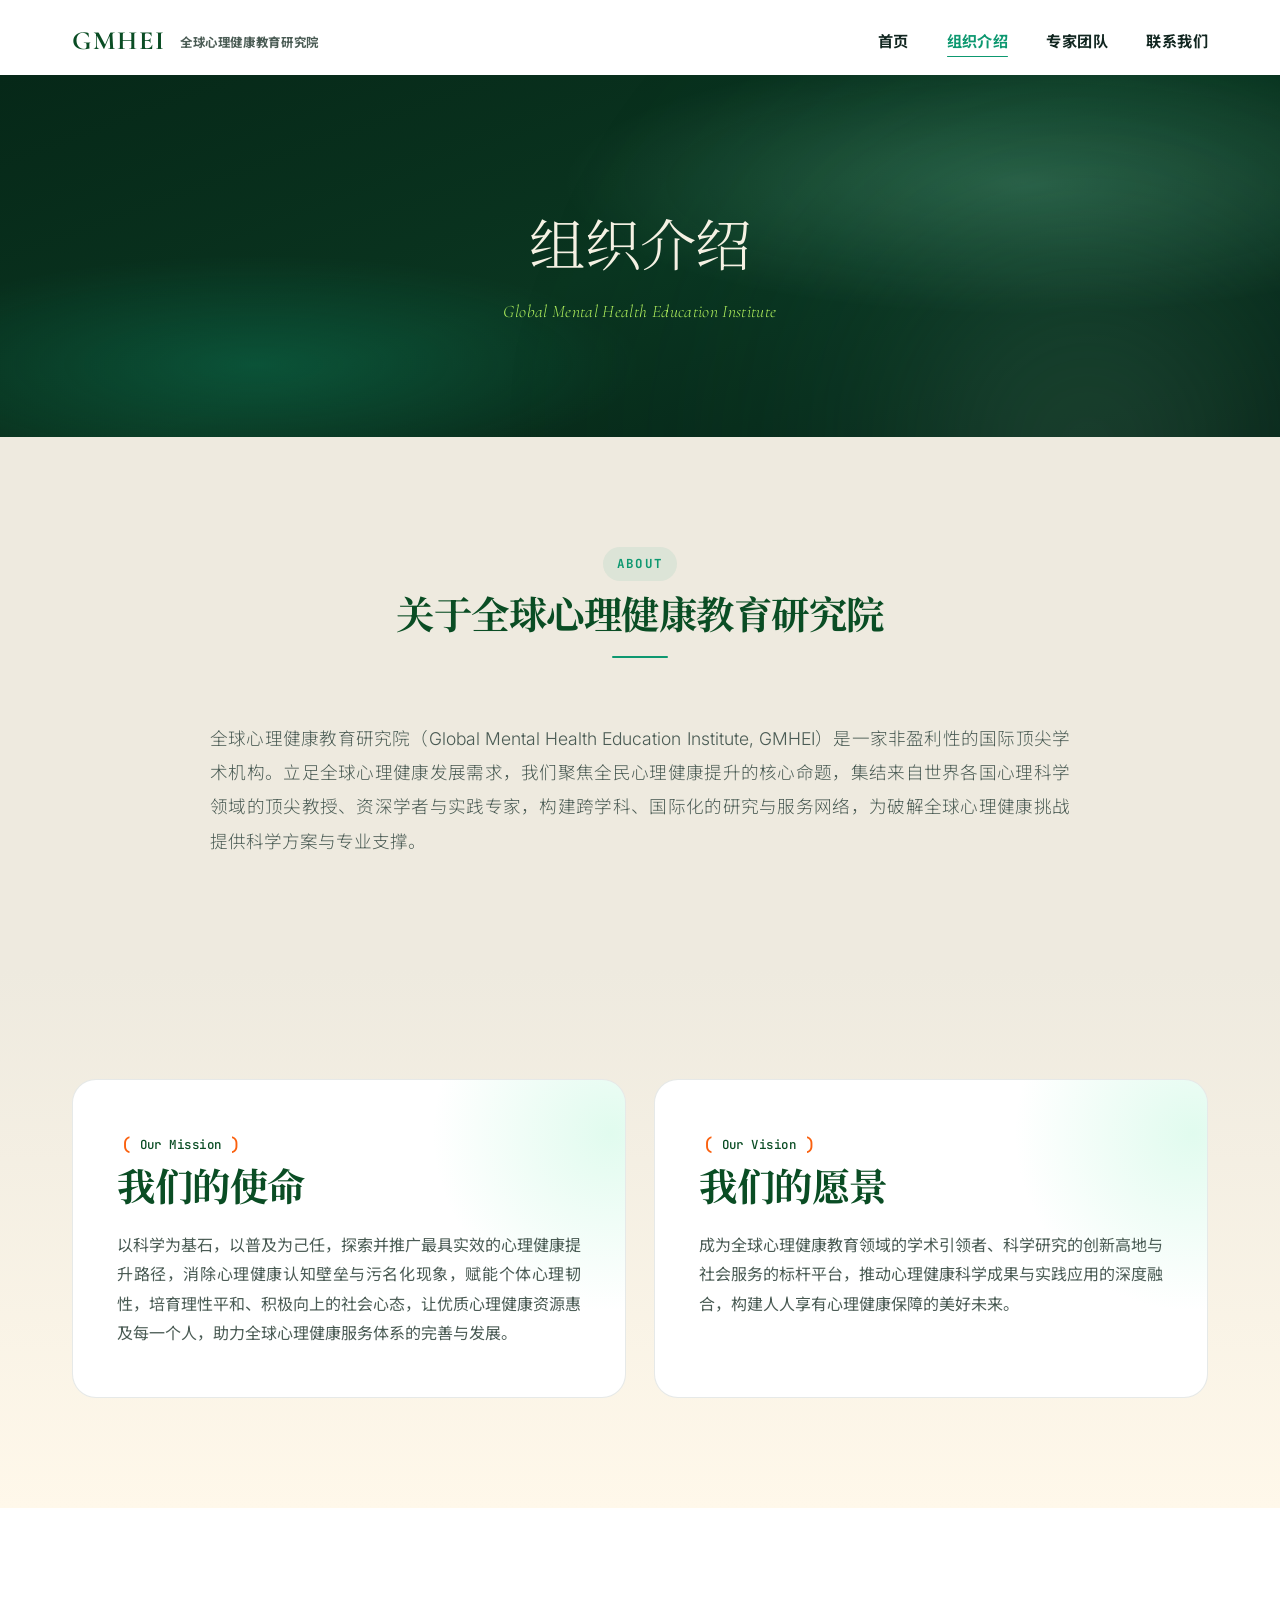
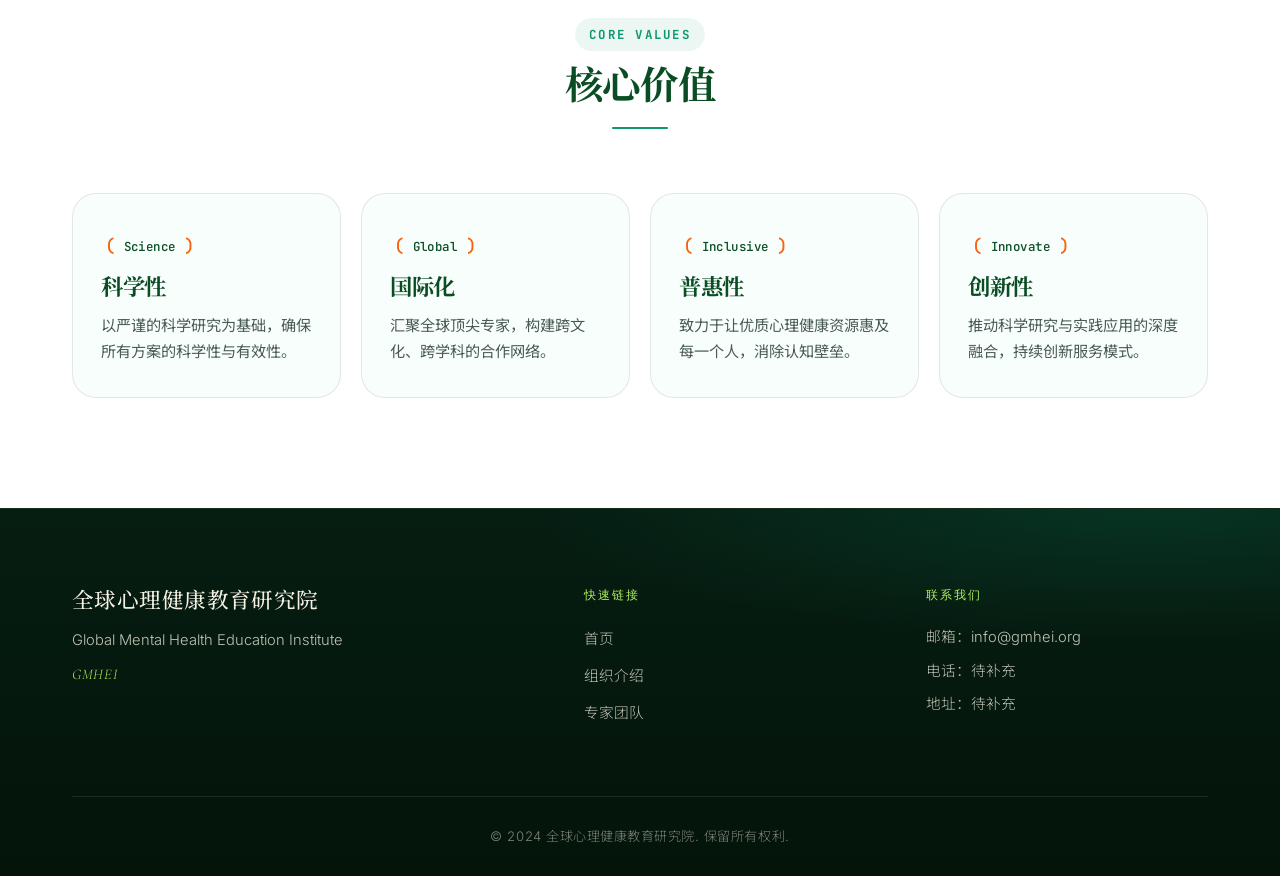
==== about.html @ 2d7efbee "Add files via upload" ====
<!DOCTYPE html>
<html lang="zh-CN">
<head>
    <meta charset="UTF-8">
    <meta name="viewport" content="width=device-width, initial-scale=1.0">
    <title>组织介绍 | 全球心理健康教育研究院</title>
    <link rel="stylesheet" href="styles.css">
</head>
<body>
    <!-- 导航栏 -->
    <nav class="navbar">
        <div class="container">
            <div class="nav-brand">
                <h1>GMHEI</h1>
                <span class="brand-subtitle">全球心理健康教育研究院</span>
            </div>
            <ul class="nav-menu">
                <li><a href="index.html">首页</a></li>
                <li><a href="about.html" class="active">组织介绍</a></li>
                <li><a href="experts.html">专家团队</a></li>
                <li><a href="index.html#contact">联系我们</a></li>
            </ul>
            <div class="nav-toggle">
                <span></span><span></span><span></span>
            </div>
        </div>
    </nav>

    <!-- 页面标题 -->
    <section class="about-hero">
        <div class="container">
            <h1>组织介绍</h1>
            <p>Global Mental Health Education Institute</p>
        </div>
    </section>

    <!-- 组织简介 -->
    <section class="content-section">
        <div class="container">
            <div class="section-header">
                <span class="section-tag">About</span>
                <h2>关于全球心理健康教育研究院</h2>
                <div class="section-divider"></div>
            </div>
            <div class="intro-content">
                <p>
                    全球心理健康教育研究院（Global Mental Health Education Institute, GMHEI）是一家非盈利性的国际顶尖学术机构。立足全球心理健康发展需求，我们聚焦全民心理健康提升的核心命题，集结来自世界各国心理科学领域的顶尖教授、资深学者与实践专家，构建跨学科、国际化的研究与服务网络，为破解全球心理健康挑战提供科学方案与专业支撑。
                </p>
            </div>
        </div>
    </section>

    <!-- 使命与愿景 -->
    <section class="mission-vision">
        <div class="container">
            <div class="mv-grid">
                <div class="mv-card">
                    <span class="bracket-label">Our Mission</span>
                    <h2>我们的使命</h2>
                    <p>
                        以科学为基石，以普及为己任，探索并推广最具实效的心理健康提升路径，消除心理健康认知壁垒与污名化现象，赋能个体心理韧性，培育理性平和、积极向上的社会心态，让优质心理健康资源惠及每一个人，助力全球心理健康服务体系的完善与发展。
                    </p>
                </div>
                <div class="mv-card">
                    <span class="bracket-label">Our Vision</span>
                    <h2>我们的愿景</h2>
                    <p>
                        成为全球心理健康教育领域的学术引领者、科学研究的创新高地与社会服务的标杆平台，推动心理健康科学成果与实践应用的深度融合，构建人人享有心理健康保障的美好未来。
                    </p>
                </div>
            </div>
        </div>
    </section>

    <!-- 核心价值 -->
    <section class="values-section">
        <div class="container">
            <div class="section-header">
                <span class="section-tag">Core Values</span>
                <h2>核心价值</h2>
                <div class="section-divider"></div>
            </div>
            <div class="values-grid">
                <div class="value-card">
                    <span class="bracket-label">Science</span>
                    <h4>科学性</h4>
                    <p>以严谨的科学研究为基础，确保所有方案的科学性与有效性。</p>
                </div>
                <div class="value-card">
                    <span class="bracket-label">Global</span>
                    <h4>国际化</h4>
                    <p>汇聚全球顶尖专家，构建跨文化、跨学科的合作网络。</p>
                </div>
                <div class="value-card">
                    <span class="bracket-label">Inclusive</span>
                    <h4>普惠性</h4>
                    <p>致力于让优质心理健康资源惠及每一个人，消除认知壁垒。</p>
                </div>
                <div class="value-card">
                    <span class="bracket-label">Innovate</span>
                    <h4>创新性</h4>
                    <p>推动科学研究与实践应用的深度融合，持续创新服务模式。</p>
                </div>
            </div>
        </div>
    </section>

    <!-- 页脚 -->
    <footer class="footer" id="contact">
        <div class="container">
            <div class="footer-content">
                <div class="footer-section">
                    <h3>全球心理健康教育研究院</h3>
                    <p>Global Mental Health Education Institute</p>
                    <p class="footer-subtitle">GMHEI</p>
                </div>
                <div class="footer-section">
                    <h4>快速链接</h4>
                    <ul>
                        <li><a href="index.html">首页</a></li>
                        <li><a href="about.html">组织介绍</a></li>
                        <li><a href="experts.html">专家团队</a></li>
                    </ul>
                </div>
                <div class="footer-section">
                    <h4>联系我们</h4>
                    <p>邮箱：info@gmhei.org</p>
                    <p>电话：待补充</p>
                    <p>地址：待补充</p>
                </div>
            </div>
            <div class="footer-bottom">
                <p>&copy; 2024 全球心理健康教育研究院. 保留所有权利.</p>
            </div>
        </div>
    </footer>

    <script src="script.js"></script>
</body>
</html>
---- styles.css ----
/* ==========================================================================
   GMHEI · Global Mental Health Education Institute
   Organic emerald palette · soft mesh gradients · rounded cards
   ========================================================================== */

@import url('https://fonts.googleapis.com/css2?family=Cormorant+Garamond:wght@300;400;500;600;700&family=Inter:wght@200;300;400;500;600;700&family=JetBrains+Mono:wght@400;500&family=Noto+Serif+SC:wght@300;400;500;600;700&family=Noto+Sans+SC:wght@200;300;400;500;600;700&display=swap');

/* ---------- Design tokens ---------- */
:root {
    /* Greens — pulled from the saved palette
       deep forest → emerald → mint → bright lime */
    --green-deep:        #0a4d24;   /* dark forest */
    --green-forest:      #0d6638;
    --green-emerald:     #0d9870;   /* signature teal-emerald */
    --green-emerald-2:   #14b388;
    --green-mint:        #b1f15d;   /* soft mint */
    --green-mint-soft:   #c8f7dd;
    --green-lime:        #6aee3b;   /* bright lime */
    --green-lime-soft:   #a5e389;

    /* Warm neutrals */
    --cream:             #fcf9f5;
    --cream-light:       #faf6ed;
    --cream-warm:        #f0e8d8;
    --cream-pink:        #f5ede5;
    --white:             #ffffff;

    /* Text */
    --text:              #112620;
    --text-muted:        #4a5b54;
    --text-light:        #748079;
    --text-on-dark:      #f5f1e3;
    --text-on-dark-muted: rgba(245, 241, 227, 0.78);

    /* Accents (bracket label color from reference) */
    --bracket:           #fa600e;     /* warm coral, only for bracket marks */

    /* Borders */
    --border:            rgba(17, 38, 32, 0.10);
    --border-strong:     rgba(17, 38, 32, 0.16);
    --border-on-dark:    rgba(245, 241, 227, 0.18);

    /* Backgrounds */
    --bg-page:           #eeeadf;
    --bg-soft:           #fff8ea;
    --bg-card:           #ffffff;

    /* Type */
    --font-serif:        'Cormorant Garamond', 'Noto Serif SC', 'Songti SC', 'STSong', Georgia, serif;
    --font-sans:         'Inter', 'Noto Sans SC', -apple-system, BlinkMacSystemFont, 'Helvetica Neue', sans-serif;
    --font-mono:         'JetBrains Mono', ui-monospace, SFMono-Regular, Menlo, monospace;

    /* Layout */
    --container-width:   1200px;
    --radius-sm:         8px;
    --radius-md:         16px;
    --radius-lg:         24px;
    --radius-xl:         32px;
    --radius-pill:       999px;

    /* Motion */
    --ease:              cubic-bezier(0.4, 0, 0.2, 1);
    --ease-out:          cubic-bezier(0.22, 1, 0.36, 1);
}

/* ---------- Reset ---------- */
*, *::before, *::after { box-sizing: border-box; margin: 0; padding: 0; }
html { scroll-behavior: smooth; -webkit-text-size-adjust: 100%; }

body {
    font-family: var(--font-sans);
    font-size: 16px;
    font-weight: 700;
    line-height: 1.7;
    color: var(--text);
    background-color: var(--bg-page);
    -webkit-font-smoothing: antialiased;
    -moz-osx-font-smoothing: grayscale;
    overflow-x: hidden;
}

img { max-width: 100%; height: auto; display: block; }
a { color: var(--green-forest); text-decoration: none; transition: color 0.2s var(--ease); }
a:hover { color: var(--green-emerald); }
ul { list-style: none; }

.container {
    max-width: var(--container-width);
    margin: 0 auto;
    padding: 0 32px;
}
.text-center { text-align: center; }

/* ---------- Typography ---------- */
h1, h2, h3, h4, h5, h6 {
    font-family: var(--font-serif);
    font-weight: 700;
    line-height: 1.18;
    letter-spacing: -0.012em;
    color: var(--green-deep);
}

h1 { font-size: clamp(2.4rem, 4.4vw, 3.6rem); font-weight: 700; }
h2 { font-size: clamp(1.9rem, 3vw, 2.6rem); }
h3 { font-size: 1.5rem; }
h4 { font-size: 1.2rem; }
h5 { font-size: 1.05rem; }

p { margin-bottom: 1em; }
p:last-child { margin-bottom: 0; }

/* ==========================================================================
   Navigation
   ========================================================================== */
.navbar {
    background: rgba(255, 255, 255, 0.999);
    height: 75px;
    position: sticky;
    top: 0;
    z-index: 100;
    backdrop-filter: saturate(180%) blur(14px);
    -webkit-backdrop-filter: saturate(180%) blur(14px);
}

.navbar.is-on-hero {
    background: transparent;
    border-bottom: none;
    backdrop-filter: none;
    position: absolute;
    left: 0; right: 0; top: 0;
}

.navbar.is-on-hero .nav-brand h1,
.navbar.is-on-hero .brand-subtitle,
.navbar.is-on-hero .nav-menu a { color: var(--text-on-dark); }
.navbar.is-on-hero .nav-menu a.active { color: var(--green-mint); }
.navbar.is-on-hero .nav-menu a::after { background: var(--green-mint); }
.navbar.is-on-hero .nav-toggle span { background: var(--text-on-dark); }

.navbar .container {
    display: flex;
    align-items: center;
    justify-content: space-between;
    min-height: 84px;
    padding-top: 14px;
    padding-bottom: 14px;
}

.nav-brand {
    display: flex;
    align-items: center;
    gap: 14px;
    line-height: 1.2;
}
.brand-logo-link {
    display: inline-flex;
    align-items: center;
}
.brand-logo {
    width: 56px;
    height: auto;
    object-fit: contain;
    display: block;
    border-radius: 8px;
}
.brand-copy {
    display: flex;
    flex-direction: column;
}
.nav-brand h1 {
    font-family: var(--font-serif);
    font-size: 1.65rem;
    font-weight: 700;
    letter-spacing: 0.06em;
    color: var(--green-deep);
    margin: 0;
}
.brand-subtitle {
    font-size: 0.78rem;
    color: var(--text-muted);
    font-weight: 700;
    letter-spacing: 0.05em;
    margin-top: 2px;
}

.nav-menu { display: flex; gap: 38px; }
.nav-menu a {
    position: relative;
    font-size: 0.95rem;
    font-weight: 700;
    color: var(--text);
    letter-spacing: 0.03em;
    padding: 6px 0;
}
.nav-menu a::after {
    content: '';
    position: absolute;
    left: 0; bottom: 0;
    width: 100%;
    height: 1.5px;
    background: var(--green-emerald);
    border-radius: 2px;
    transform: scaleX(0);
    transform-origin: left;
    transition: transform 0.28s var(--ease-out);
}
.nav-menu a:hover::after,
.nav-menu a.active::after { transform: scaleX(1); }
.nav-menu a.active { color: var(--green-emerald); }

.nav-toggle {
    display: none;
    flex-direction: column;
    gap: 5px;
    cursor: pointer;
    padding: 6px;
}
.nav-toggle span {
    width: 24px;
    height: 1.5px;
    background: var(--green-deep);
    transition: all 0.3s var(--ease);
}

/* ==========================================================================
   HERO — soft organic mesh gradient
   ========================================================================== */
.hero {
    position: relative;
    min-height: 50vh;
    display: flex;
    align-items: center;
    overflow: hidden;
    color: var(--text-on-dark);
    /* deep forest base */
    background:
        radial-gradient(100% 90% at 110% 110%, #f1fae7 0%, #ccf7ca 11%,transparent 55%),
        linear-gradient(170deg, #41927097 0%, #021e03 15%, #012614 100%);
}

/* Multiple soft glowing blobs — pure CSS, no rigid edges */
.hero-mesh {
    position: absolute;
    inset: 0;
    pointer-events: none;
    z-index: 1;
    overflow: hidden;
}
.hero-mesh::before,
.hero-mesh::after,
.hero-mesh > span {
    content: '';
    position: absolute;
    border-radius: 50%;
    filter: blur(90px);
    will-change: transform;
}

/* big mint glow, top right */
.hero-mesh::before {
    width: 70vw;
    height: 70vw;
    top: -18vw;
    right: -16vw;
    background: radial-gradient(circle at 40% 40%,
        rgba(255, 255, 249, 0.55) 0%,
        rgba(20, 179, 136, 0.35) 32%,
        rgba(13, 152, 112, 0.12) 60%,
        transparent 75%);
    animation: drift1 22s ease-in-out infinite alternate;
}

/* lime accent glow, lower right */
.hero-mesh::after {
    width: 55vw;
    height: 55vw;
    bottom: -22vw;
    right: 8vw;
    background: radial-gradient(circle at 50% 50%,
        rgba(109, 209, 74, 0.34) 0%,
        rgba(20, 179, 136, 0.18) 35%,
        transparent 70%);
    animation: drift2 28s ease-in-out infinite alternate;
}

/* deep emerald wash, left side */
.hero-mesh > .blob-3 {
    display: block;
    width: 50vw;
    height: 50vw;
    top: 30%;
    left: -22vw;
    background: radial-gradient(circle at 60% 40%,
        rgba(13, 152, 112, 0.40) 0%,
        rgba(13, 102, 56, 0.18) 40%,
        transparent 72%);
    animation: drift3 26s ease-in-out infinite alternate;
}

/* tiny bright spark near hero text */
.hero-mesh > .blob-4 {
    display: block;
    width: 26vw;
    height: 26vw;
    top: 18%;
    left: 18%;
    background: radial-gradient(circle at 50% 50%,
        rgba(200, 247, 221, 0.30) 0%,
        rgba(155, 242, 200, 0.12) 40%,
        transparent 72%);
    filter: blur(60px);
    animation: drift4 18s ease-in-out infinite alternate;
}

@keyframes drift1 {
    0%   { transform: translate(0, 0) scale(1); }
    100% { transform: translate(-4vw, 3vw) scale(1.06); }
}
@keyframes drift2 {
    0%   { transform: translate(0, 0) scale(1); }
    100% { transform: translate(3vw, -3vw) scale(1.08); }
}
@keyframes drift3 {
    0%   { transform: translate(0, 0) scale(1); }
    100% { transform: translate(4vw, -2vw) scale(1.05); }
}
@keyframes drift4 {
    0%   { transform: translate(0, 0) scale(1); opacity: 0.85; }
    100% { transform: translate(2vw, -2vw) scale(1.1); opacity: 1; }
}

/* organic flowing line decoration */
.hero-lines {
    position: absolute;
    inset: 0;
    z-index: 2;
    pointer-events: none;
    opacity: 0.55;
}
.hero-lines svg { width: 100%; height: 100%; display: block; }

/* subtle vignette for legibility */
.hero::after {
    content: '';
    position: absolute;
    inset: 0;
    background:
        radial-gradient(ellipse at 30% 50%, rgba(6, 24, 14, 0) 0%, rgba(6, 24, 14, 0.45) 100%);
    pointer-events: none;
    z-index: 3;
}

.hero-content {
    position: relative;
    z-index: 4;
    max-width: 680px;
    padding: 120px 32px 100px;
}

.hero-eyebrow {
    display: inline-flex;
    align-items: center;
    gap: 10px;
    font-family: var(--font-mono);
    font-size: 0.74rem;
    font-weight: 500;
    letter-spacing: 0.22em;
    text-transform: uppercase;
    color: var(--green-mint);
    margin-bottom: 28px;
    padding: 8px 18px;
    border: 1px solid rgba(155, 242, 200, 0.30);
    border-radius: var(--radius-pill);
    background: rgba(13, 152, 112, 0.10);
    backdrop-filter: blur(6px);
}
.hero-eyebrow::before {
    content: '';
    width: 6px; height: 6px;
    background: var(--green-mint);
    border-radius: 50%;
    box-shadow: 0 0 12px var(--green-mint);
}

.hero-title {
    font-family: var(--font-serif);
    font-size: clamp(2.6rem, 5.4vw, 4.6rem);
    font-weight: 300;
    color: var(--text-on-dark);
    line-height: 1.08;
    letter-spacing: -0.01em;
    margin-bottom: 26px;
}
.hero-title em {
    font-style: italic;
    background: linear-gradient(120deg, var(--green-mint) 0%, var(--green-lime-soft) 100%);
    -webkit-background-clip: text;
    background-clip: text;
    color: transparent;
}

.hero-subtitle {
    font-family: var(--font-serif);
    font-style: italic;
    font-weight: 300;
    font-size: 1.4rem;
    color: var(--green-mint);
    margin-bottom: 32px;
    letter-spacing: 0.02em;
}

.hero-description {
    font-size: 1.05rem;
    line-height: 1.85;
    font-weight: 300;
    color: var(--text-on-dark-muted);
    margin-bottom: 44px;
    max-width: 540px;
}

.hero-actions {
    display: flex;
    gap: 16px;
    flex-wrap: wrap;
    align-items: center;
}

.hero-footer {
    position: absolute;
    bottom: 32px;
    right: 36px;
    z-index: 4;
    display: flex;
    gap: 28px;
    font-family: var(--font-mono);
    font-size: 0.78rem;
    letter-spacing: 0.05em;
}
.hero-footer a { color: var(--text-on-dark-muted); transition: color 0.2s var(--ease); }
.hero-footer a:hover { color: var(--green-mint); }

/* ==========================================================================
   Buttons
   ========================================================================== */
.btn {
    display: inline-flex;
    align-items: center;
    gap: 10px;
    padding: 14px 30px;
    font-family: var(--font-sans);
    font-size: 0.88rem;
    font-weight: 500;
    letter-spacing: 0.04em;
    border: 1px solid transparent;
    border-radius: var(--radius-pill);
    cursor: pointer;
    transition: all 0.28s var(--ease-out);
    white-space: nowrap;
}

.btn-primary {
    background: var(--green-mint);
    color: var(--green-deep);
    border-color: var(--green-mint);
    box-shadow: 0 8px 28px -10px rgba(155, 242, 200, 0.5);
}
.btn-primary:hover {
    background: var(--green-mint-soft);
    border-color: var(--green-mint-soft);
    transform: translateY(-1px);
    box-shadow: 0 12px 36px -8px rgba(155, 242, 200, 0.6);
}

.btn-secondary {
    background: var(--green-deep);
    color: var(--cream-light);
    border-color: var(--green-deep);
}
.btn-secondary:hover {
    background: var(--green-forest);
    border-color: var(--green-forest);
    transform: translateY(-1px);
}

.btn-ghost {
    background: rgba(255,255,255, 0.06);
    color: var(--text-on-dark);
    border-color: rgba(245, 241, 227, 0.30);
    backdrop-filter: blur(6px);
}
.btn-ghost:hover {
    background: rgba(155, 242, 200, 0.12);
    border-color: var(--green-mint);
    color: var(--green-mint);
}

.btn-arrow::after {
    content: '→';
    display: inline-block;
    transition: transform 0.25s var(--ease);
}
.btn-arrow:hover::after { transform: translateX(4px); }

/* ==========================================================================
   Section header
   ========================================================================== */
.section-header { text-align: center; margin-bottom: 64px; }
.section-tag {
    display: inline-block;
    font-family: var(--font-mono);
    font-size: 0.78rem;
    color: var(--green-emerald);
    letter-spacing: 0.18em;
    text-transform: uppercase;
    margin-bottom: 14px;
    padding: 6px 14px;
    background: rgba(13, 152, 112, 0.08);
    border-radius: var(--radius-pill);
}
.section-header h2 { margin-bottom: 16px; }
.section-divider {
    width: 56px;
    height: 2px;
    background: var(--green-emerald);
    margin: 0 auto 18px;
    border-radius: 2px;
}
.section-subtitle {
    color: var(--text-muted);
    font-size: 1.05rem;
    max-width: 640px;
    margin: 0 auto;
    font-weight: 300;
}

/* ==========================================================================
   Intro
   ========================================================================== */
.intro-section,
.content-section {
    padding: 110px 0;
    background: var(--bg-page);
    position: relative;
}

.intro-content {
    max-width: 860px;
    margin: 0 auto;
    text-align: center;
}
.intro-content h2 { margin-bottom: 32px; text-align: center; }
.intro-text,
.intro-content p {
    font-size: 1.1rem;
    line-height: 1.95;
    font-weight: 300;
    color: var(--text-muted);
    text-align: justify;
    text-justify: inter-ideograph;
}

/* ==========================================================================
   "What we do" — bracket-label rounded card grid (reference style)
   ========================================================================== */
.feature-section {
    padding: 110px 0;
    background: var(--bg-page);
}

.feature-frame {
    background: rgba(243, 253, 248, 0.563);
    border: 1.5px dashed rgba(17, 38, 32, 0.18);
    border-radius: var(--radius-xl);
    padding: 48px;
    position: relative;
}

.feature-grid {
    display: grid;
    grid-template-columns: repeat(3, 1fr);
    gap: 20px;
    align-items: stretch;
}

/* heading takes the first cell */
.feature-heading {
    grid-column: 1;
    padding: 24px 16px 16px;
    display: flex;
    flex-direction: column;
    justify-content: space-between;
}
.feature-heading h2 {
    font-family: var(--font-serif);
    font-weight: 400;
    font-size: clamp(2rem, 2.6vw, 2.6rem);
    line-height: 1.15;
    color: var(--green-deep);
    margin: 0;
}
.feature-heading .lead {
    margin-top: 18px;
    font-size: 0.98rem;
    color: var(--text-muted);
    line-height: 1.7;
    max-width: 320px;
}

.feature-card {
    background: var(--bg-card);
    border: 1px solid var(--border);
    border-radius: var(--radius-lg);
    padding: 28px 28px 32px;
    min-height: 220px;
    display: flex;
    flex-direction: column;
    gap: 14px;
    transition: transform 0.35s var(--ease-out),
                box-shadow 0.35s var(--ease-out),
                border-color 0.35s var(--ease-out);
}
.feature-card:hover {
    transform: translateY(-4px);
    border-color: rgba(13, 152, 112, 0.30);
    box-shadow: 0 30px 60px -34px rgba(13, 77, 36, 0.35);
}

/* the iconic "[ Label ]" tag */
.bracket-label {
    align-self: flex-start;
    display: inline-flex;
    align-items: center;
    gap: 8px;
    font-family: var(--font-mono);
    font-size: 0.78rem;
    font-weight: 500;
    color: var(--green-deep);
    letter-spacing: 0.04em;
    padding: 6px 4px;
}
.bracket-label::before { content: '('; color: var(--bracket); font-size: 1.4em; line-height: 1; }
.bracket-label::after  { content: ')'; color: var(--bracket); font-size: 1.4em; line-height: 1; }

.feature-card p {
    margin-top: auto;
    font-size: 0.95rem;
    line-height: 1.65;
    color: var(--text-muted);
    font-weight: 400;
}

/* ==========================================================================
   Mission & Vision — rounded cards
   ========================================================================== */
.mission-vision {
    padding: 110px 0;
    background: linear-gradient(180deg, var(--bg-page) 0%, var(--bg-soft) 100%);
}

.mv-grid {
    display: grid;
    grid-template-columns: repeat(auto-fit, minmax(360px, 1fr));
    gap: 28px;
}

.mv-card {
    background: var(--bg-card);
    padding: 48px 44px;
    border: 1px solid var(--border);
    border-radius: var(--radius-lg);
    text-align: left;
    transition: transform 0.35s var(--ease-out), box-shadow 0.35s var(--ease-out);
    position: relative;
    overflow: hidden;
}
.mv-card::before {
    content: '';
    position: absolute;
    top: -40%; right: -30%;
    width: 360px; height: 360px;
    border-radius: 50%;
    background: radial-gradient(circle,
        rgba(155, 242, 200, 0.30) 0%,
        rgba(155, 242, 200, 0) 70%);
    pointer-events: none;
    transition: transform 0.6s var(--ease-out);
}
.mv-card:hover {
    transform: translateY(-4px);
    box-shadow: 0 24px 50px -28px rgba(13, 77, 36, 0.3);
}
.mv-card:hover::before { transform: scale(1.15) translate(-10px, 10px); }

.mv-card .bracket-label { margin-bottom: 6px; }
.mv-card h2, .mv-card h3 { margin-bottom: 18px; position: relative; z-index: 1; }
.mv-card p {
    color: var(--text-muted);
    line-height: 1.85;
    font-weight: 400;
    text-align: justify;
    position: relative; z-index: 1;
}

/* ==========================================================================
   Values — rounded card cluster
   ========================================================================== */
.values-section {
    padding: 110px 0;
    background: rgb(255, 255, 255);
}

.values-grid {
    display: grid;
    grid-template-columns: repeat(4, 1fr);
    gap: 20px;
}

.value-card {
    background: rgba(243, 253, 248, 0.563);
    padding: 36px 28px 32px;
    text-align: left;
    border: 1px solid var(--border);
    border-radius: var(--radius-lg);
    transition: all 0.32s var(--ease-out);
    position: relative;
    overflow: hidden;
    min-height: 180px;
    display: flex;
    flex-direction: column;
    gap: 12px;
}
.value-card::after {
    content: '';
    position: absolute;
    inset: 0;
    border-radius: inherit;
    border: 1.5px solid var(--green-emerald);
    opacity: 0;
    transition: opacity 0.3s var(--ease);
    pointer-events: none;
}
.value-card:hover {
    transform: translateY(-3px);
    box-shadow: 0 24px 50px -28px rgba(13, 77, 36, 0.3);
}
.value-card:hover::after { opacity: 1; }

.value-card h4 {
    font-family: var(--font-serif);
    font-size: 1.4rem;
    color: var(--green-deep);
    margin: 0;
}
.value-card p {
    color: var(--text-muted);
    font-size: 0.95rem;
    line-height: 1.7;
    font-weight: 400;
    margin: 0;
}

/* ==========================================================================
   Experts — preview cards (homepage)
   ========================================================================== */
.experts-preview {
    padding: 110px 0;
    background: linear-gradient(180deg, var(--bg-soft) 0%, var(--bg-page) 100%);
}

.experts-grid {
    display: grid;
    grid-template-columns: repeat(auto-fit, minmax(300px, 1fr));
    gap: 28px;
    margin-bottom: 56px;
}

.expert-card {
    background: var(--bg-card);
    padding: 36px 30px 32px;
    text-align: center;
    border: 1px solid var(--border);
    border-radius: var(--radius-lg);
    transition: all 0.35s var(--ease-out);
    display: flex;
    flex-direction: column;
    align-items: center;
}
.expert-card:hover {
    transform: translateY(-4px);
    box-shadow: 0 24px 50px -28px rgba(13, 77, 36, 0.32);
    border-color: rgba(13, 152, 112, 0.30);
}

.expert-avatar {
    width: 130px;
    height: 130px;
    margin: 0 auto 22px;
    border-radius: 50%;
    overflow: hidden;
    background: linear-gradient(135deg, var(--green-mint) 0%, var(--green-emerald) 100%);
    padding: 3px;
}
.expert-avatar img {
    width: 100%;
    height: 100%;
    object-fit: cover;
    border-radius: 50%;
    background: var(--bg-card);
}

.expert-card h4 {
    font-family: var(--font-serif);
    font-size: 1.28rem;
    margin-bottom: 8px;
    color: var(--green-deep);
}

.expert-title {
    font-size: 0.86rem;
    color: var(--green-emerald);
    margin-bottom: 14px;
    font-weight: 500;
    letter-spacing: 0.02em;
    line-height: 1.5;
}

.expert-bio {
    font-size: 0.92rem;
    color: var(--text-muted);
    line-height: 1.7;
    font-weight: 400;
    text-align: left;
}

/* ==========================================================================
   Inner page heros (about / experts)
   ========================================================================== */
.experts-hero,
.about-hero {
    position: relative;
    overflow: hidden;
    color: var(--text-on-dark);
    padding: 140px 0 110px;
    text-align: center;
    background:
        radial-gradient(60% 60% at 80% 30%,
            rgba(155, 242, 200, 0.22) 0%,
            transparent 60%),
        radial-gradient(50% 50% at 20% 80%,
            rgba(13, 152, 112, 0.30) 0%,
            transparent 60%),
        linear-gradient(160deg, #062818 0%, #0a3520 50%, #061d12 100%);
}

.experts-hero::before,
.about-hero::before {
    content: '';
    position: absolute;
    width: 80vw;
    height: 80vw;
    top: -40%;
    right: -25%;
    background: radial-gradient(circle,
        rgba(155, 242, 200, 0.18) 0%,
        rgba(13, 152, 112, 0.08) 35%,
        transparent 70%);
    filter: blur(80px);
    border-radius: 50%;
    pointer-events: none;
}

.experts-hero h1, .about-hero h1 {
    color: var(--text-on-dark);
    font-weight: 300;
    margin-bottom: 16px;
    position: relative;
    z-index: 2;
}
.experts-hero p, .about-hero p {
    color: var(--green-mint);
    font-size: 1.1rem;
    font-family: var(--font-serif);
    font-style: italic;
    font-weight: 300;
    letter-spacing: 0.02em;
    position: relative;
    z-index: 2;
}

.experts-section { padding: 100px 0; }

.experts-list {
    display: flex;
    flex-direction: column;
    gap: 40px;
    max-width: 980px;
    margin: 0 auto;
}

.expert-detail-card {
    background: var(--bg-card);
    border: 1px solid var(--border);
    border-radius: var(--radius-xl);
    overflow: hidden;
    transition: box-shadow 0.35s var(--ease-out), transform 0.35s var(--ease-out);
}
.expert-detail-card:hover {
    box-shadow: 0 30px 60px -32px rgba(13, 77, 36, 0.32);
    transform: translateY(-2px);
}

.expert-header {
    background:#ffffff;
        /* radial-gradient(60% 100% at 80% 30%,
            rgba(155, 242, 200, 0.30) 0%, transparent 80%),
        linear-gradient(135deg, var(--cream-warm) 0%, var(--bg-soft) 100%);  */
    padding: 56px 48px 40px;
    text-align: center;
    position: relative;
}

.expert-header .expert-avatar {
    width: 150px;
    height: 150px;
    margin-bottom: 22px;
    background: linear-gradient(135deg, var(--green-mint) 0%, var(--green-emerald) 100%);
    padding: 4px;
}
.expert-header h3 { font-size: 1.7rem; margin-bottom: 10px; }
.expert-header .expert-title {
    font-family: var(--font-serif);
    font-style: italic;
    font-size: 1rem;
    color: var(--text-muted);
    margin-bottom: 0;
    line-height: 1.6;
    letter-spacing: 0;
    font-weight: 400;
}

.expert-body { padding: 44px 48px 48px; }

.expert-body h4 {
    font-family: var(--font-serif);
    font-size: 1.4rem;
    color: var(--green-deep);
    padding-bottom: 12px;
    margin-bottom: 24px;
    display: inline-block;
    position: relative;
}
.expert-body h4::after {
    content: '';
    position: absolute;
    bottom: 0; left: 0;
    width: 36px; height: 2px;
    background: var(--green-emerald);
    border-radius: 2px;
}

.expert-body p {
    font-size: 1rem;
    line-height: 1.95;
    font-weight: 300;
    color: var(--text-muted);
    margin-bottom: 18px;
    text-align: justify;
    text-justify: inter-ideograph;
}

.expert-specialties {
    margin-top: 32px;
    padding-top: 30px;
    border-top: 1px dashed var(--border-strong);
}
.expert-specialties h5 {
    font-family: var(--font-serif);
    font-size: 1.05rem;
    color: var(--green-deep);
    margin-bottom: 16px;
    letter-spacing: 0.02em;
}

.specialty-tags {
    display: flex;
    flex-wrap: wrap;
    gap: 10px;
}

.specialty-tag {
    display: inline-block;
    padding: 8px 18px;
    background: rgba(13, 152, 112, 0.08);
    border: 1px solid rgba(13, 152, 112, 0.22);
    color: var(--green-deep);
    font-size: 0.86rem;
    font-weight: 500;
    letter-spacing: 0.01em;
    border-radius: var(--radius-pill);
    transition: all 0.22s var(--ease);
}
.specialty-tag:hover {
    background: var(--green-emerald);
    color: var(--cream-light);
    border-color: var(--green-emerald);
}

/* ==========================================================================
   Footer
   ========================================================================== */
.footer {
    background:
        radial-gradient(80% 60% at 90% 0%,
            rgba(13, 152, 112, 0.18) 0%, transparent 60%),
        linear-gradient(180deg, #061d12 0%, #04140a 100%);
    color: var(--text-on-dark-muted);
    padding: 80px 0 0;
    margin-top: 0;
    border-top: 1px solid rgba(155, 242, 200, 0.10);
}

.footer-content {
    display: grid;
    grid-template-columns: 1.6fr 1fr 1fr;
    gap: 60px;
    padding-bottom: 60px;
}

.footer-section h3 {
    font-family: var(--font-serif);
    font-size: 1.35rem;
    color: var(--text-on-dark);
    font-weight: 500;
    margin-bottom: 14px;
    letter-spacing: 0.02em;
}
.footer-section h4 {
    font-family: var(--font-mono);
    font-size: 0.74rem;
    color: var(--green-mint);
    text-transform: uppercase;
    letter-spacing: 0.18em;
    font-weight: 500;
    margin-bottom: 22px;
}
.footer-section p {
    font-size: 0.92rem;
    line-height: 1.75;
    color: var(--text-on-dark-muted);
    font-weight: 300;
    margin-bottom: 8px;
}
.footer-subtitle {
    font-family: var(--font-serif);
    font-style: italic;
    color: var(--green-mint) !important;
    letter-spacing: 0.05em;
}
.footer-section ul li { margin-bottom: 10px; }
.footer-section ul a {
    color: var(--text-on-dark-muted);
    font-size: 0.92rem;
    font-weight: 300;
    transition: color 0.2s var(--ease);
}
.footer-section ul a:hover { color: var(--green-mint); }

.footer-bottom {
    border-top: 1px solid rgba(245, 241, 227, 0.10);
    padding: 28px 0;
    text-align: center;
}
.footer-bottom p {
    font-size: 0.82rem;
    color: rgba(245, 241, 227, 0.5);
    letter-spacing: 0.04em;
    font-weight: 300;
    margin: 0;
}

/* ==========================================================================
   Responsive
   ========================================================================== */
@media (max-width: 1024px) {
    .feature-grid { grid-template-columns: repeat(2, 1fr); }
    .feature-heading { grid-column: 1 / -1; padding: 8px 8px 24px; }
    .feature-heading .lead { max-width: 100%; }
    .values-grid { grid-template-columns: repeat(2, 1fr); }
}

@media (max-width: 900px) {
    .footer-content { grid-template-columns: 1fr 1fr; gap: 40px; }
    .hero-footer { display: none; }
}

@media (max-width: 768px) {
    .container { padding: 0 22px; }
    .nav-toggle { display: flex; }

    .nav-menu {
        position: absolute;
        top: 100%; left: 0; right: 0;
        background: var(--bg-page);
        flex-direction: column;
        gap: 0;
        padding: 16px 0;
        border-bottom: 1px solid var(--border);
        transform: translateY(-12px);
        opacity: 0;
        pointer-events: none;
        transition: all 0.25s var(--ease);
    }
    .navbar.is-on-hero .nav-menu { background: rgba(6, 30, 18, 0.96); }
    .nav-menu.is-open { transform: translateY(0); opacity: 1; pointer-events: auto; }
    .nav-menu a { display: block; padding: 14px 22px; }

    .hero { min-height: 92vh; }
    .hero-content { padding: 96px 22px 80px; }
    .hero-eyebrow { letter-spacing: 0.18em; }

    .feature-frame { padding: 24px; border-radius: var(--radius-lg); }
    .feature-grid { grid-template-columns: 1fr; }

    .values-grid { grid-template-columns: 1fr; }

    .intro-section, .content-section, .mission-vision, .values-section,
    .experts-preview, .experts-section, .feature-section { padding: 70px 0; }
    .section-header { margin-bottom: 44px; }
    .mv-card, .expert-body, .expert-header { padding: 32px 24px; }

    .footer-content { grid-template-columns: 1fr; gap: 36px; }
    .experts-hero, .about-hero { padding: 100px 0 70px; }
}
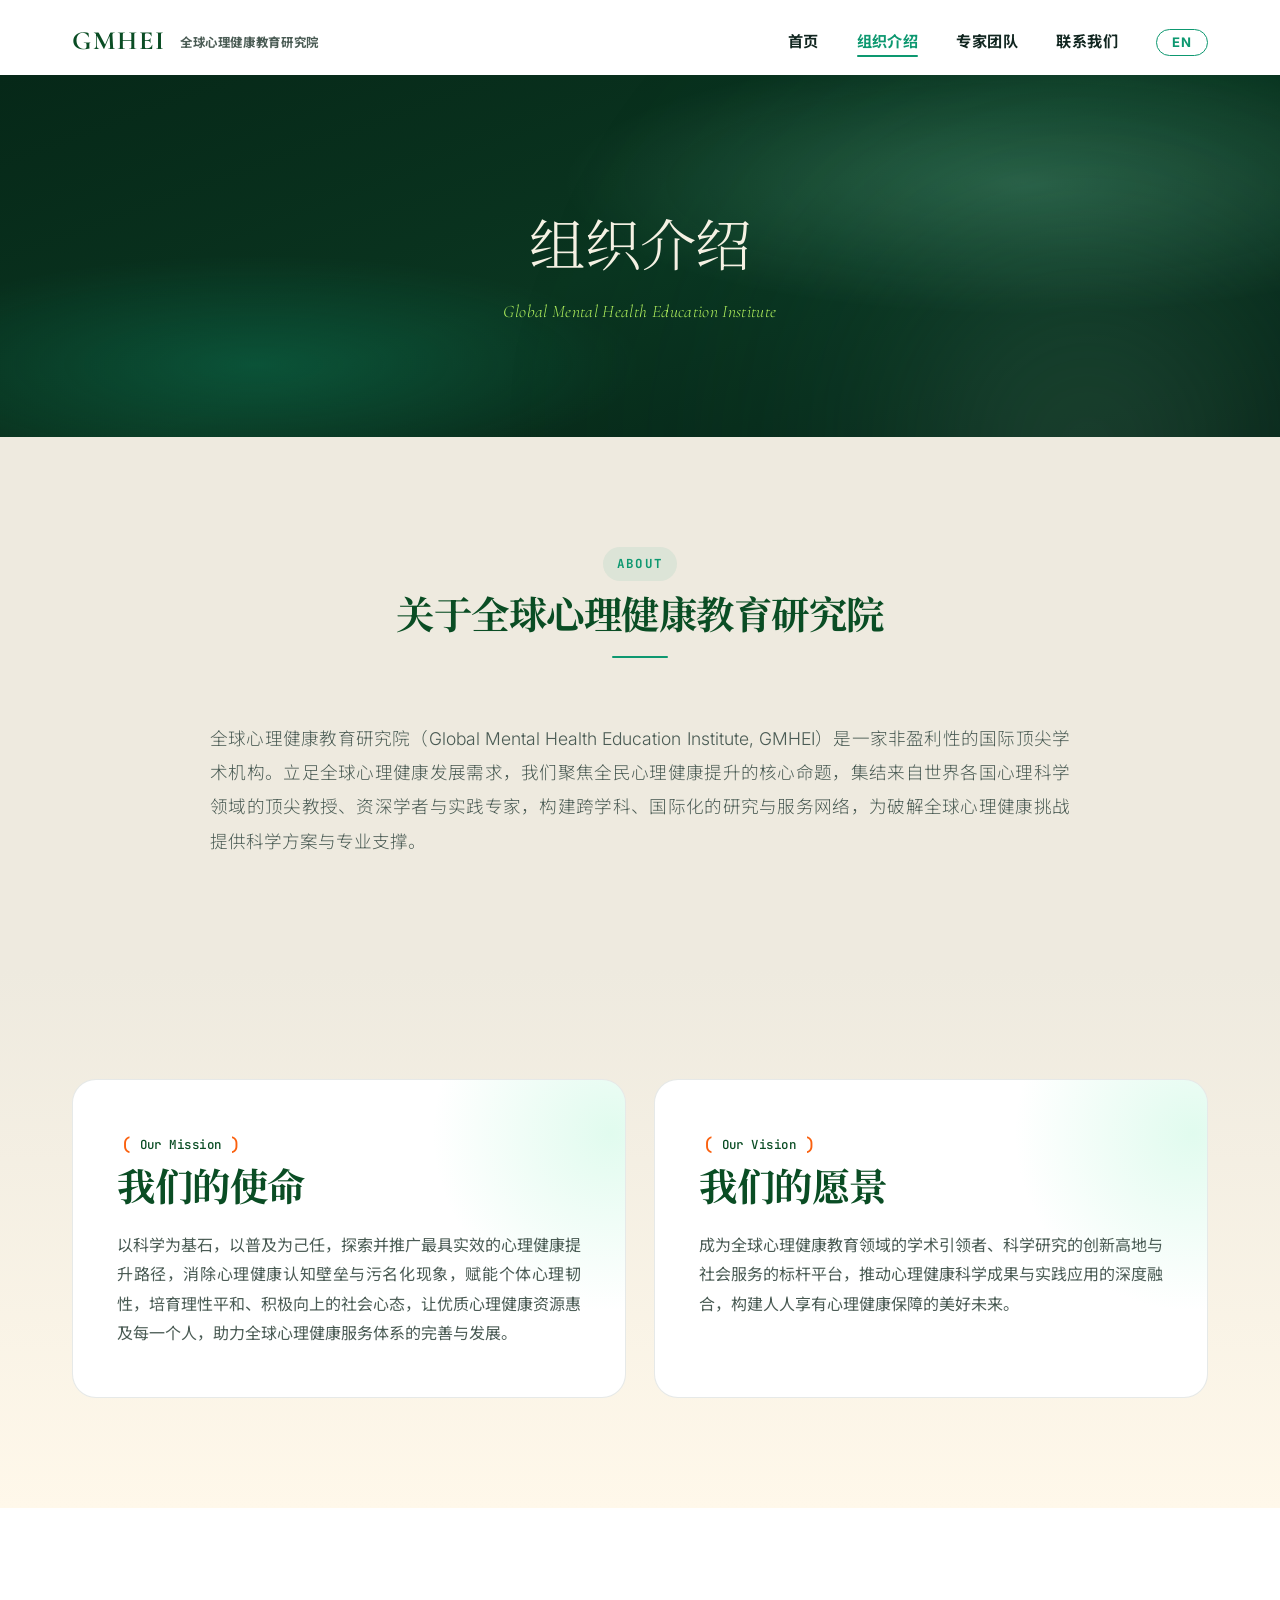
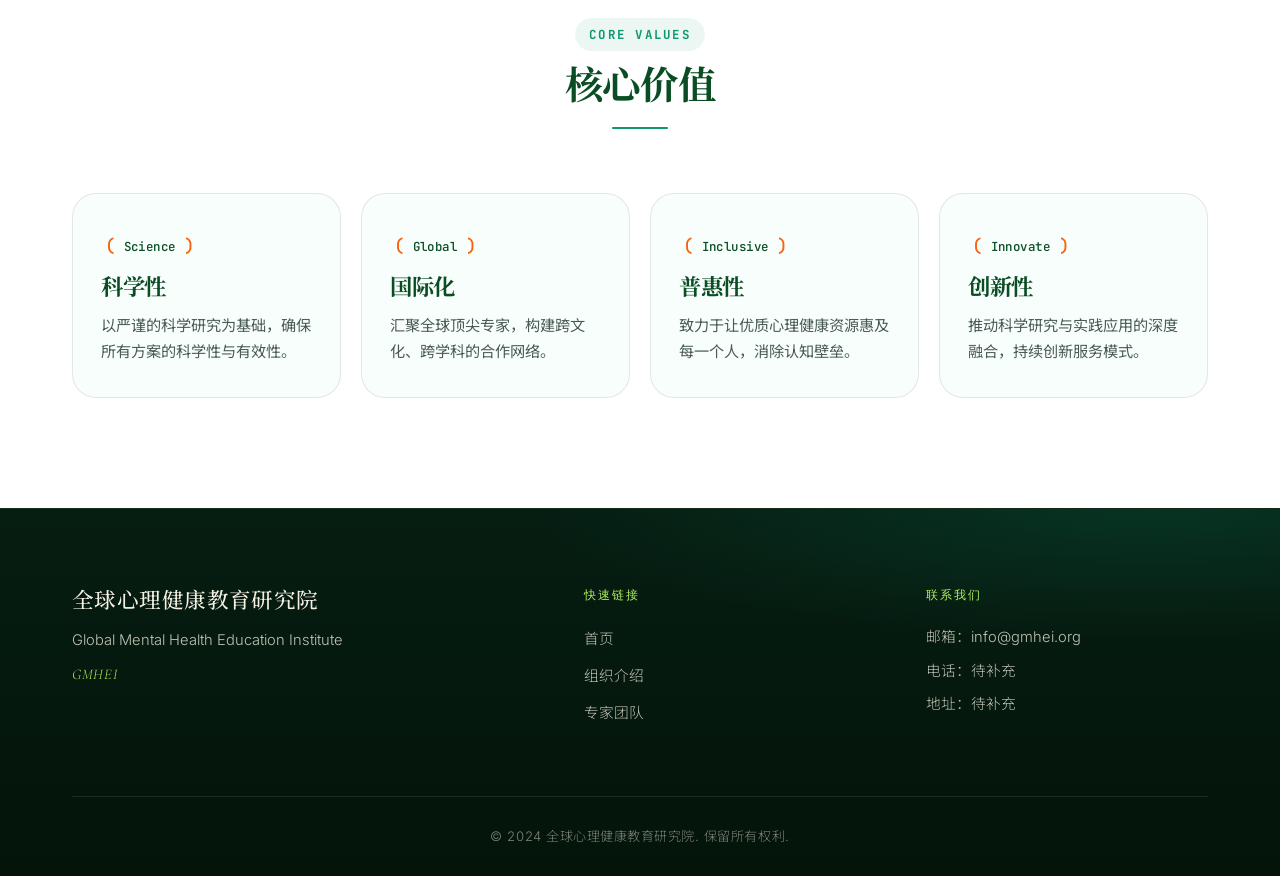
==== commit aeb9949f: "Add files via upload" ====
--- a/about.html
+++ b/about.html
@@ -19,6 +19,7 @@
                 <li><a href="about.html" class="active">组织介绍</a></li>
                 <li><a href="experts.html">专家团队</a></li>
                 <li><a href="index.html#contact">联系我们</a></li>
+                <li><a href="about-en.html" class="lang-switch" aria-label="Switch to English">EN</a></li>
             </ul>
             <div class="nav-toggle">
                 <span></span><span></span><span></span>
--- a/styles.css
+++ b/styles.css
@@ -207,6 +207,39 @@
 .nav-menu a:hover::after,
 .nav-menu a.active::after { transform: scaleX(1); }
 .nav-menu a.active { color: var(--green-emerald); }
+
+/* Language switch pill */
+.nav-menu a.lang-switch {
+    display: inline-flex;
+    align-items: center;
+    justify-content: center;
+    min-width: 52px;
+    padding: 6px 14px;
+    border: 1.5px solid var(--green-emerald);
+    border-radius: var(--radius-pill);
+    color: var(--green-emerald);
+    font-size: 0.82rem;
+    font-weight: 700;
+    letter-spacing: 0.06em;
+    text-transform: uppercase;
+    line-height: 1;
+    transition: background-color 0.2s var(--ease), color 0.2s var(--ease), border-color 0.2s var(--ease);
+}
+.nav-menu a.lang-switch::after { display: none; }
+.nav-menu a.lang-switch:hover {
+    background: var(--green-emerald);
+    color: var(--white);
+    border-color: var(--green-emerald);
+}
+.navbar.is-on-hero .nav-menu a.lang-switch {
+    border-color: var(--green-mint);
+    color: var(--green-mint);
+}
+.navbar.is-on-hero .nav-menu a.lang-switch:hover {
+    background: var(--green-mint);
+    color: var(--green-deep);
+    border-color: var(--green-mint);
+}
 
 .nav-toggle {
     display: none;
